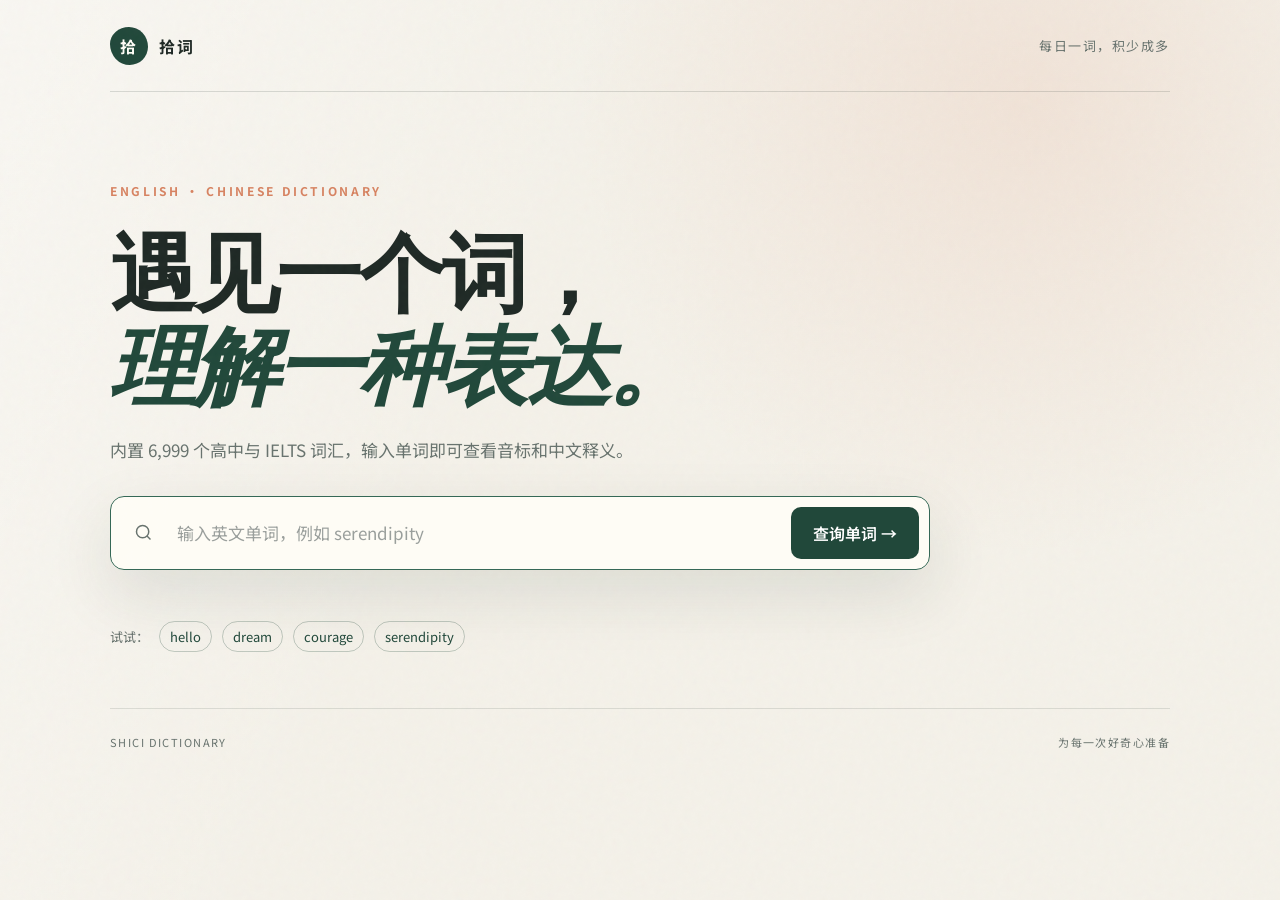
==== dictionary/index.html @ c7cb28bd "Add public bilingual dictionary website" ====
<!doctype html>
<html lang="zh-CN">
  <head>
    <meta charset="UTF-8" />
    <meta name="viewport" content="width=device-width, initial-scale=1.0" />
    <meta name="description" content="输入英文单词，查询音标、中文释义和例句。" />
    <title>拾词 · 英汉查词</title>
    <link rel="preconnect" href="https://fonts.googleapis.com" />
    <link rel="preconnect" href="https://fonts.gstatic.com" crossorigin />
    <link href="https://fonts.googleapis.com/css2?family=Noto+Sans+SC:wght@400;500;600;700&family=Playfair+Display:wght@600;700&display=swap" rel="stylesheet" />
    <link rel="stylesheet" href="styles.css" />
  </head>
  <body>
    <main class="page-shell">
      <header class="site-header">
        <a class="brand" href="#" aria-label="拾词首页">
          <span class="brand-mark">拾</span>
          <span>拾词</span>
        </a>
        <span class="header-note">每日一词，积少成多</span>
      </header>

      <section class="hero" aria-labelledby="page-title">
        <p class="eyebrow">ENGLISH · CHINESE DICTIONARY</p>
        <h1 id="page-title">遇见一个词，<br /><em>理解一种表达。</em></h1>
        <p class="intro">内置 6,999 个高中与 IELTS 词汇，输入单词即可查看音标和中文释义。</p>

        <form class="search-box" id="search-form" novalidate>
          <label class="sr-only" for="word-input">请输入要查询的英文单词</label>
          <svg class="search-icon" aria-hidden="true" viewBox="0 0 24 24">
            <circle cx="11" cy="11" r="7"></circle>
            <path d="m20 20-4-4"></path>
          </svg>
          <input id="word-input" name="word" type="text" autocomplete="off" spellcheck="false" placeholder="输入英文单词，例如 serendipity" />
          <button type="submit">查询单词 <span aria-hidden="true">→</span></button>
        </form>
        <p class="form-message" id="form-message" role="status" aria-live="polite"></p>

        <div class="suggestions" aria-label="热门单词">
          <span>试试：</span>
          <button type="button" data-word="hello">hello</button>
          <button type="button" data-word="dream">dream</button>
          <button type="button" data-word="courage">courage</button>
          <button type="button" data-word="serendipity">serendipity</button>
        </div>
      </section>

      <section class="result-card is-hidden" id="result-card" aria-live="polite">
        <div class="result-topline">
          <div>
            <p class="part-of-speech" id="part-of-speech">WORD</p>
            <h2 id="result-word">hello</h2>
          </div>
          <button class="sound-button" id="sound-button" type="button" aria-label="播放单词发音">
            <svg aria-hidden="true" viewBox="0 0 24 24">
              <path d="M11 5 6 9H3v6h3l5 4V5Z"></path>
              <path d="M15.5 8.5a5 5 0 0 1 0 7"></path>
              <path d="M18 6a8.5 8.5 0 0 1 0 12"></path>
            </svg>
          </button>
        </div>
        <p class="phonetic" id="phonetic">/həˈləʊ/</p>
        <div class="divider"></div>
        <div class="definition-grid">
          <span class="definition-number">01</span>
          <div>
            <p class="definition-label">中文释义</p>
            <p class="chinese-definition" id="chinese-definition">你好；喂</p>
          </div>
        </div>
        <div class="example-box" id="example-box">
          <p class="definition-label">例句</p>
          <p id="example-text">Hello, how are you today?</p>
        </div>
      </section>

      <footer>
        <span>SHICI DICTIONARY</span>
        <span>为每一次好奇心准备</span>
      </footer>
    </main>
    <script src="data/word-data-01.js"></script>
    <script src="data/word-data-02.js"></script>
    <script src="data/word-data-03.js"></script>
    <script src="data/word-data-04.js"></script>
    <script src="data/word-data-05.js"></script>
    <script src="data/word-data-06.js"></script>
    <script src="data/word-data-07.js"></script>
    <script src="data/word-data-08.js"></script>
    <script src="data/word-data-09.js"></script>
    <script src="data/word-data-10.js"></script>
    <script src="data/word-data-11.js"></script>
    <script src="data/word-data-12.js"></script>
    <script src="data/word-data-13.js"></script>
    <script src="data/word-data-14.js"></script>
    <script src="data/word-data-15.js"></script>
    <script src="data/word-data-16.js"></script>
    <script src="data/word-data-17.js"></script>
    <script src="data/word-data-18.js"></script>
    <script src="data/word-data-19.js"></script>
    <script src="data/word-data-20.js"></script>
    <script src="data/word-data-21.js"></script>
    <script src="data/word-data-22.js"></script>
    <script src="data/word-data-23.js"></script>
    <script src="data/word-data-24.js"></script>
    <script src="data/word-data-25.js"></script>
    <script src="data/word-data-26.js"></script>
    <script src="data/word-data-27.js"></script>
    <script src="data/word-data-28.js"></script>
    <script src="data/word-data-29.js"></script>
    <script src="data/word-data-30.js"></script>
    <script src="data/word-data-31.js"></script>
    <script src="data/word-data-32.js"></script>
    <script src="data/word-data-33.js"></script>
    <script src="data/word-data-34.js"></script>
    <script src="data/word-data-35.js"></script>
    <script src="data/word-data-36.js"></script>
    <script src="data/word-data-37.js"></script>
    <script src="data/word-data-38.js"></script>
    <script src="data/word-data-39.js"></script>
    <script src="data/word-data-40.js"></script>
    <script src="script.js"></script>
  </body>
</html>
---- dictionary/styles.css ----
:root {
  --ink: #1f2925;
  --muted: #68736e;
  --paper: #f4f1e9;
  --card: #fffdf7;
  --forest: #21483a;
  --forest-light: #356856;
  --line: #d9d8ce;
  --accent: #d78361;
  --shadow: 0 24px 65px rgba(31, 41, 37, 0.11);
}

* { box-sizing: border-box; }

body {
  margin: 0;
  min-height: 100vh;
  color: var(--ink);
  background:
    radial-gradient(circle at 80% 12%, rgba(215, 131, 97, 0.13), transparent 28rem),
    linear-gradient(115deg, rgba(255,255,255,.4), transparent 40%),
    var(--paper);
  font-family: "Noto Sans SC", system-ui, sans-serif;
}

body::before {
  content: "";
  position: fixed;
  inset: 0;
  pointer-events: none;
  opacity: .22;
  background-image: url("data:image/svg+xml,%3Csvg viewBox='0 0 140 140' xmlns='http://www.w3.org/2000/svg'%3E%3Cfilter id='n'%3E%3CfeTurbulence type='fractalNoise' baseFrequency='.9' numOctaves='3' stitchTiles='stitch'/%3E%3C/filter%3E%3Crect width='100%25' height='100%25' filter='url(%23n)' opacity='.12'/%3E%3C/svg%3E");
}

button, input { font: inherit; }
button { cursor: pointer; }

.page-shell { width: min(1060px, calc(100% - 40px)); margin: 0 auto; }

.site-header {
  height: 92px;
  display: flex;
  align-items: center;
  justify-content: space-between;
  border-bottom: 1px solid rgba(31, 41, 37, .15);
}

.brand { color: var(--ink); text-decoration: none; display: flex; align-items: center; gap: 11px; font-weight: 700; letter-spacing: .1em; }
.brand-mark { display: grid; place-items: center; width: 38px; height: 38px; color: var(--card); background: var(--forest); border-radius: 50% 50% 48% 52% / 45% 52% 48% 55%; }
.header-note { color: var(--muted); font-size: 13px; letter-spacing: .12em; }

.hero { padding: 90px 0 56px; max-width: 900px; }
.eyebrow { margin: 0 0 24px; color: var(--accent); font-weight: 700; font-size: 12px; letter-spacing: .22em; }
h1 { margin: 0; font-family: "Playfair Display", "Noto Serif SC", serif; font-size: clamp(48px, 7.5vw, 86px); line-height: 1.08; letter-spacing: -.035em; font-weight: 600; }
h1 em { color: var(--forest); font-style: italic; }
.intro { margin: 28px 0 36px; color: var(--muted); font-size: 17px; }

.search-box {
  display: grid;
  grid-template-columns: 32px 1fr auto;
  align-items: center;
  max-width: 820px;
  padding: 10px 10px 10px 22px;
  background: rgba(255, 253, 247, .9);
  border: 1px solid rgba(31, 41, 37, .12);
  border-radius: 14px;
  box-shadow: var(--shadow);
  transition: border-color .2s, transform .2s;
}
.search-box:focus-within { border-color: var(--forest-light); transform: translateY(-2px); }
.search-icon { width: 21px; fill: none; stroke: var(--muted); stroke-width: 1.7; }
.search-box input { width: 100%; min-width: 0; padding: 12px; color: var(--ink); background: transparent; border: 0; outline: 0; font-size: 17px; }
.search-box input::placeholder { color: #9a9f9c; }
.search-box button { padding: 14px 22px; border: 0; border-radius: 10px; color: white; background: var(--forest); font-weight: 600; transition: background .2s, transform .2s; }
.search-box button:hover { background: var(--forest-light); }
.search-box button:active { transform: scale(.98); }
.form-message { min-height: 22px; margin: 12px 0 0; color: #a6503c; font-size: 14px; }

.suggestions { display: flex; flex-wrap: wrap; align-items: center; gap: 10px; margin-top: 15px; color: var(--muted); font-size: 13px; }
.suggestions button { padding: 5px 10px; color: var(--forest); background: transparent; border: 1px solid rgba(33,72,58,.25); border-radius: 999px; }
.suggestions button:hover { color: white; background: var(--forest); }

.result-card {
  position: relative;
  margin: 10px 0 80px;
  padding: clamp(28px, 5vw, 54px);
  overflow: hidden;
  background: var(--card);
  border: 1px solid rgba(31, 41, 37, .1);
  border-radius: 20px;
  box-shadow: var(--shadow);
  animation: rise .45s ease-out both;
}
.result-card::after { content: "Aa"; position: absolute; right: 38px; bottom: -38px; color: rgba(33,72,58,.045); font-family: "Playfair Display", serif; font-size: 180px; line-height: 1; }
.is-hidden { display: none; }
.result-topline { display: flex; justify-content: space-between; gap: 20px; }
.part-of-speech { margin: 0 0 8px; color: var(--accent); font-size: 11px; font-weight: 700; letter-spacing: .18em; text-transform: uppercase; }
.result-card h2 { margin: 0; font-family: "Playfair Display", serif; font-size: clamp(42px, 6vw, 65px); line-height: 1; }
.phonetic { margin: 14px 0 0; color: var(--muted); font-size: 20px; }
.sound-button { display: grid; place-items: center; width: 54px; height: 54px; flex: 0 0 auto; color: var(--forest); background: #e8eee9; border: 0; border-radius: 50%; }
.sound-button:hover { color: white; background: var(--forest); }
.sound-button svg { width: 25px; fill: none; stroke: currentColor; stroke-width: 1.7; stroke-linecap: round; stroke-linejoin: round; }
.divider { height: 1px; margin: 34px 0; background: var(--line); }
.definition-grid { display: grid; grid-template-columns: 46px 1fr; gap: 18px; position: relative; z-index: 1; }
.definition-number { color: var(--accent); font-family: "Playfair Display", serif; font-size: 15px; }
.definition-label { margin: 0 0 8px; color: var(--muted); font-size: 12px; font-weight: 700; letter-spacing: .14em; }
.chinese-definition { margin: 0; font-size: clamp(21px, 3vw, 29px); font-weight: 600; line-height: 1.55; }
.example-box { position: relative; z-index: 1; margin: 28px 0 0 64px; padding: 18px 22px; background: #f2f0e7; border-left: 3px solid var(--accent); border-radius: 0 8px 8px 0; }
.example-box p:last-child { margin: 0; color: #48534e; font-family: Georgia, serif; font-size: 17px; font-style: italic; }

footer { display: flex; justify-content: space-between; padding: 25px 0 35px; color: var(--muted); border-top: 1px solid rgba(31,41,37,.12); font-size: 11px; letter-spacing: .13em; }
.sr-only { position: absolute; width: 1px; height: 1px; padding: 0; margin: -1px; overflow: hidden; clip: rect(0,0,0,0); white-space: nowrap; border: 0; }

@keyframes rise { from { opacity: 0; transform: translateY(18px); } to { opacity: 1; transform: translateY(0); } }

@media (max-width: 640px) {
  .page-shell { width: min(100% - 24px, 1060px); }
  .site-header { height: 74px; }
  .header-note { display: none; }
  .hero { padding: 62px 0 42px; }
  .search-box { grid-template-columns: 27px 1fr; padding: 10px 10px 10px 16px; }
  .search-box button { grid-column: 1 / -1; width: 100%; margin-top: 6px; }
  .result-card { margin-bottom: 48px; }
  .example-box { margin-left: 0; }
  footer { gap: 20px; }
  footer span:last-child { text-align: right; }
}

@media (prefers-reduced-motion: reduce) {
  *, *::before, *::after { scroll-behavior: auto !important; animation-duration: .01ms !important; transition-duration: .01ms !important; }
}
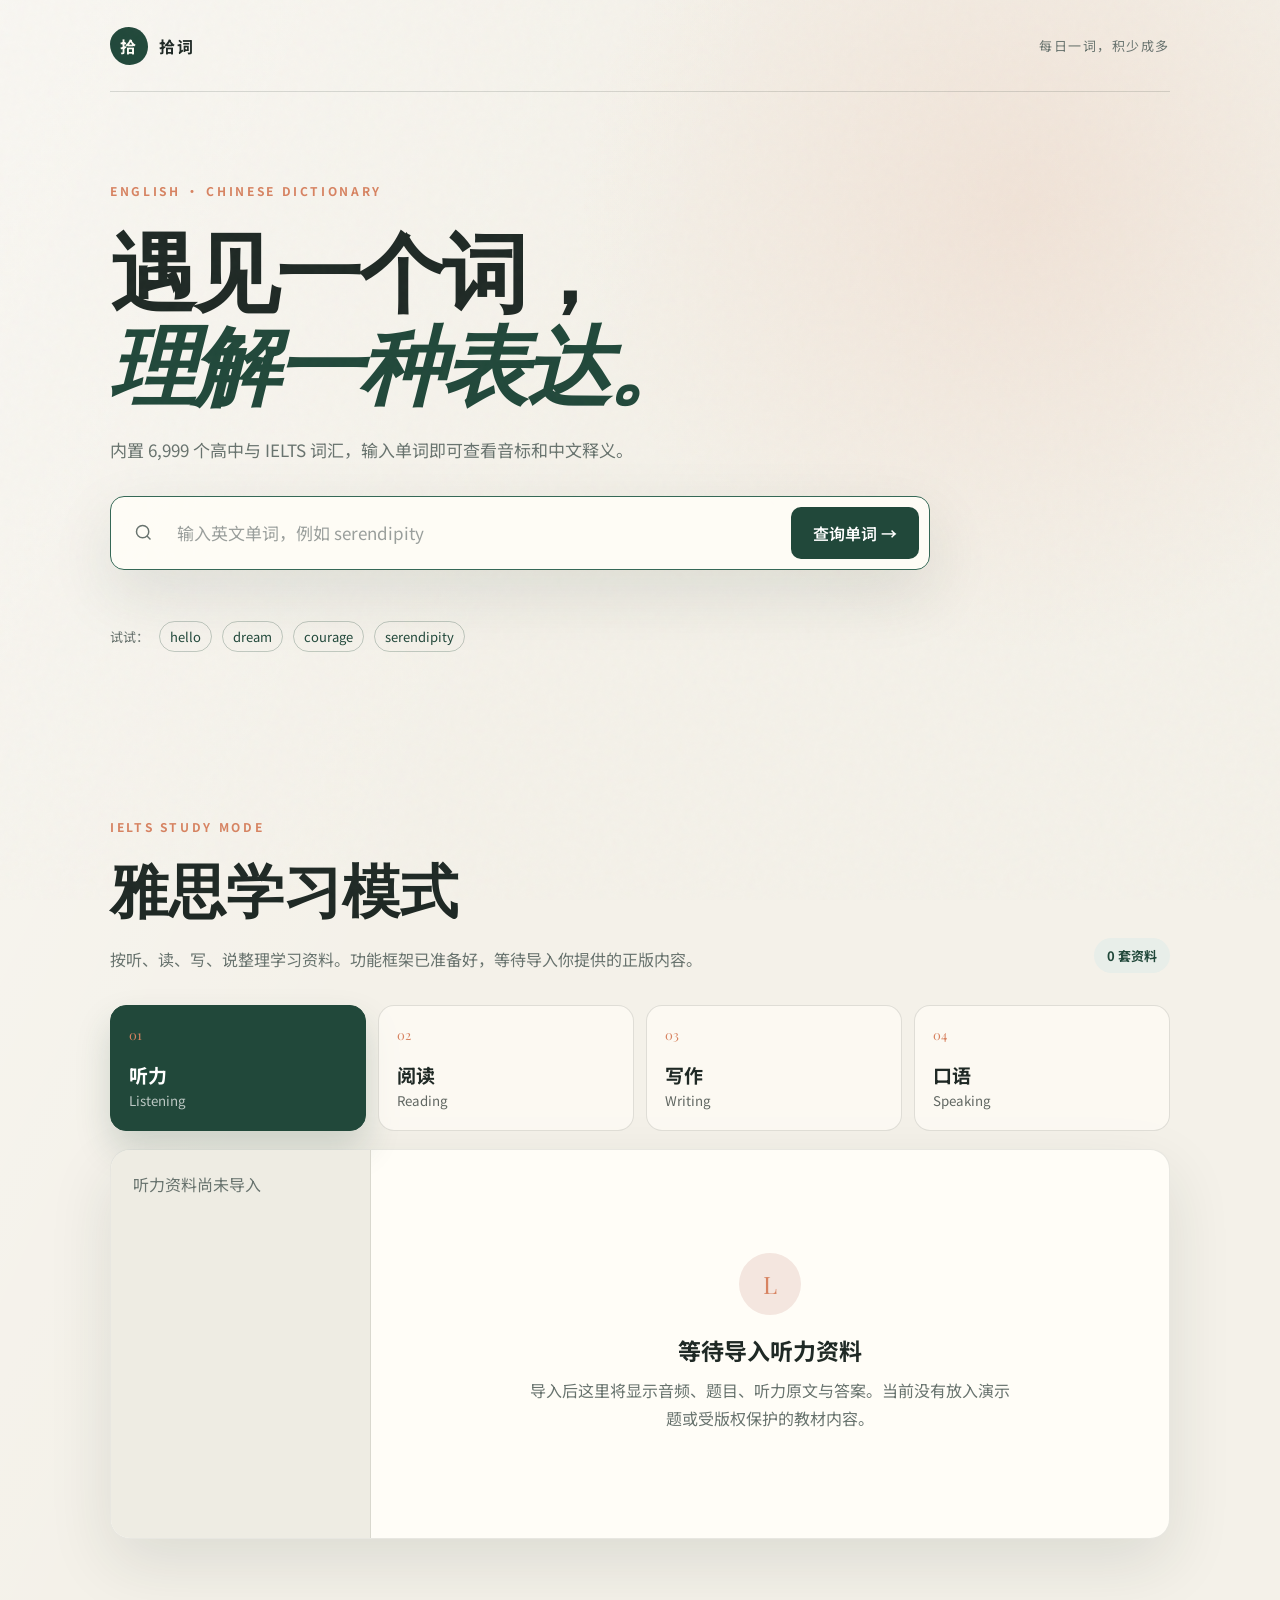
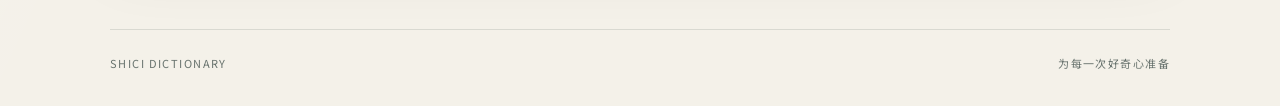
==== commit 06a2a57d: "Add IELTS study mode shell and richer definitions" ====
--- a/dictionary/index.html
+++ b/dictionary/index.html
@@ -65,12 +65,43 @@
           <span class="definition-number">01</span>
           <div>
             <p class="definition-label">中文释义</p>
-            <p class="chinese-definition" id="chinese-definition">你好；喂</p>
+            <div class="meaning-list" id="meaning-list"></div>
           </div>
         </div>
         <div class="example-box" id="example-box">
           <p class="definition-label">例句</p>
           <p id="example-text">Hello, how are you today?</p>
+        </div>
+      </section>
+
+      <section class="ielts-mode" id="ielts-mode" aria-labelledby="ielts-title">
+        <div class="section-heading">
+          <div>
+            <p class="eyebrow">IELTS STUDY MODE</p>
+            <h2 id="ielts-title">雅思学习模式</h2>
+            <p>按听、读、写、说整理学习资料。功能框架已准备好，等待导入你提供的正版内容。</p>
+          </div>
+          <span class="content-status" id="content-status">0 套资料</span>
+        </div>
+
+        <div class="module-tabs" role="tablist" aria-label="雅思训练模块">
+          <button class="module-tab is-active" type="button" role="tab" aria-selected="true" data-module="listening">
+            <span class="module-number">01</span><strong>听力</strong><small>Listening</small>
+          </button>
+          <button class="module-tab" type="button" role="tab" aria-selected="false" data-module="reading">
+            <span class="module-number">02</span><strong>阅读</strong><small>Reading</small>
+          </button>
+          <button class="module-tab" type="button" role="tab" aria-selected="false" data-module="writing">
+            <span class="module-number">03</span><strong>写作</strong><small>Writing</small>
+          </button>
+          <button class="module-tab" type="button" role="tab" aria-selected="false" data-module="speaking">
+            <span class="module-number">04</span><strong>口语</strong><small>Speaking</small>
+          </button>
+        </div>
+
+        <div class="study-workspace">
+          <aside class="material-list" id="material-list" aria-label="资料目录"></aside>
+          <article class="practice-panel" id="practice-panel" aria-live="polite"></article>
         </div>
       </section>
 
@@ -119,6 +150,7 @@
     <script src="data/word-data-38.js"></script>
     <script src="data/word-data-39.js"></script>
     <script src="data/word-data-40.js"></script>
+    <script src="ielts-content.js"></script>
     <script src="script.js"></script>
   </body>
 </html>
--- a/dictionary/styles.css
+++ b/dictionary/styles.css
@@ -32,7 +32,7 @@
   background-image: url("data:image/svg+xml,%3Csvg viewBox='0 0 140 140' xmlns='http://www.w3.org/2000/svg'%3E%3Cfilter id='n'%3E%3CfeTurbulence type='fractalNoise' baseFrequency='.9' numOctaves='3' stitchTiles='stitch'/%3E%3C/filter%3E%3Crect width='100%25' height='100%25' filter='url(%23n)' opacity='.12'/%3E%3C/svg%3E");
 }
 
-button, input { font: inherit; }
+button, input, textarea { font: inherit; }
 button { cursor: pointer; }
 
 .page-shell { width: min(1060px, calc(100% - 40px)); margin: 0 auto; }
@@ -105,8 +105,48 @@
 .definition-number { color: var(--accent); font-family: "Playfair Display", serif; font-size: 15px; }
 .definition-label { margin: 0 0 8px; color: var(--muted); font-size: 12px; font-weight: 700; letter-spacing: .14em; }
 .chinese-definition { margin: 0; font-size: clamp(21px, 3vw, 29px); font-weight: 600; line-height: 1.55; }
+.meaning-list { display: grid; gap: 10px; }
+.meaning-item { display: grid; grid-template-columns: 30px 1fr; gap: 10px; align-items: start; font-size: clamp(17px, 2vw, 22px); font-weight: 600; line-height: 1.55; }
+.meaning-item::before { content: attr(data-index); color: var(--accent); font-family: "Playfair Display", serif; font-size: 13px; padding-top: 6px; }
+.pos-chips { display: flex; flex-wrap: wrap; gap: 7px; margin: 18px 0 0; }
+.pos-chip { padding: 5px 10px; color: var(--forest); background: #e8eee9; border-radius: 999px; font-size: 12px; font-weight: 700; letter-spacing: .06em; }
 .example-box { position: relative; z-index: 1; margin: 28px 0 0 64px; padding: 18px 22px; background: #f2f0e7; border-left: 3px solid var(--accent); border-radius: 0 8px 8px 0; }
 .example-box p:last-child { margin: 0; color: #48534e; font-family: Georgia, serif; font-size: 17px; font-style: italic; }
+
+.ielts-mode { margin: 110px 0 90px; }
+.section-heading { display: flex; justify-content: space-between; align-items: end; gap: 30px; margin-bottom: 32px; }
+.section-heading .eyebrow { margin-bottom: 14px; }
+.section-heading h2 { margin: 0; font-family: "Playfair Display", "Noto Serif SC", serif; font-size: clamp(38px, 5vw, 58px); }
+.section-heading p:last-child { max-width: 650px; margin: 14px 0 0; color: var(--muted); line-height: 1.7; }
+.content-status { flex: 0 0 auto; padding: 8px 13px; color: var(--forest); background: #e8eee9; border-radius: 999px; font-size: 13px; font-weight: 700; }
+.module-tabs { display: grid; grid-template-columns: repeat(4, 1fr); gap: 12px; margin-bottom: 18px; }
+.module-tab { min-height: 126px; padding: 18px; text-align: left; color: var(--ink); background: rgba(255,253,247,.68); border: 1px solid rgba(31,41,37,.13); border-radius: 16px; transition: .2s ease; }
+.module-tab:hover { transform: translateY(-3px); border-color: var(--forest-light); }
+.module-tab.is-active { color: white; background: var(--forest); border-color: var(--forest); box-shadow: 0 18px 35px rgba(33,72,58,.18); }
+.module-tab .module-number { display: block; margin-bottom: 18px; color: var(--accent); font-family: "Playfair Display", serif; font-size: 13px; }
+.module-tab strong, .module-tab small { display: block; }
+.module-tab strong { font-size: 19px; }
+.module-tab small { margin-top: 3px; opacity: .7; }
+.study-workspace { display: grid; grid-template-columns: 260px minmax(0, 1fr); min-height: 390px; overflow: hidden; background: var(--card); border: 1px solid rgba(31,41,37,.1); border-radius: 20px; box-shadow: var(--shadow); }
+.material-list { padding: 22px; background: #eeece3; border-right: 1px solid var(--line); }
+.material-item { width: 100%; margin-bottom: 8px; padding: 13px 14px; text-align: left; color: var(--ink); background: transparent; border: 0; border-radius: 9px; }
+.material-item:hover, .material-item.is-active { color: white; background: var(--forest); }
+.practice-panel { min-width: 0; padding: clamp(28px, 4vw, 48px); }
+.empty-state { min-height: 290px; display: grid; place-items: center; text-align: center; }
+.empty-icon { display: grid; place-items: center; width: 62px; height: 62px; margin: 0 auto 18px; color: var(--accent); background: #f4e6df; border-radius: 50%; font-family: "Playfair Display", serif; font-size: 24px; }
+.empty-state h3 { margin: 0 0 9px; font-size: 23px; }
+.empty-state p { max-width: 480px; margin: 0; color: var(--muted); line-height: 1.75; }
+.practice-title { margin: 0 0 8px; font-family: "Playfair Display", serif; font-size: 34px; }
+.practice-meta { margin: 0 0 25px; color: var(--muted); }
+.practice-actions { display: flex; flex-wrap: wrap; gap: 10px; margin: 22px 0; }
+.practice-actions button { padding: 10px 16px; color: var(--forest); background: transparent; border: 1px solid var(--forest); border-radius: 8px; font-weight: 700; }
+.practice-actions button:hover { color: white; background: var(--forest); }
+.practice-section { margin-top: 24px; padding-top: 22px; border-top: 1px solid var(--line); line-height: 1.8; }
+.answer-input { width: 100%; min-height: 92px; padding: 12px; border: 1px solid var(--line); border-radius: 8px; resize: vertical; }
+.reading-text button { padding: 0 2px; color: var(--forest); background: rgba(215,131,97,.15); border: 0; border-bottom: 1px dotted var(--accent); }
+.analysis-grid { display: grid; grid-template-columns: repeat(2, 1fr); gap: 12px; }
+.analysis-card { padding: 17px; background: #f2f0e7; border-radius: 10px; }
+.analysis-card h4 { margin: 0 0 8px; color: var(--forest); }
 
 footer { display: flex; justify-content: space-between; padding: 25px 0 35px; color: var(--muted); border-top: 1px solid rgba(31,41,37,.12); font-size: 11px; letter-spacing: .13em; }
 .sr-only { position: absolute; width: 1px; height: 1px; padding: 0; margin: -1px; overflow: hidden; clip: rect(0,0,0,0); white-space: nowrap; border: 0; }
@@ -122,6 +162,12 @@
   .search-box button { grid-column: 1 / -1; width: 100%; margin-top: 6px; }
   .result-card { margin-bottom: 48px; }
   .example-box { margin-left: 0; }
+  .section-heading { display: block; }
+  .content-status { display: inline-block; margin-top: 18px; }
+  .module-tabs { grid-template-columns: repeat(2, 1fr); }
+  .study-workspace { grid-template-columns: 1fr; }
+  .material-list { border-right: 0; border-bottom: 1px solid var(--line); }
+  .analysis-grid { grid-template-columns: 1fr; }
   footer { gap: 20px; }
   footer span:last-child { text-align: right; }
 }
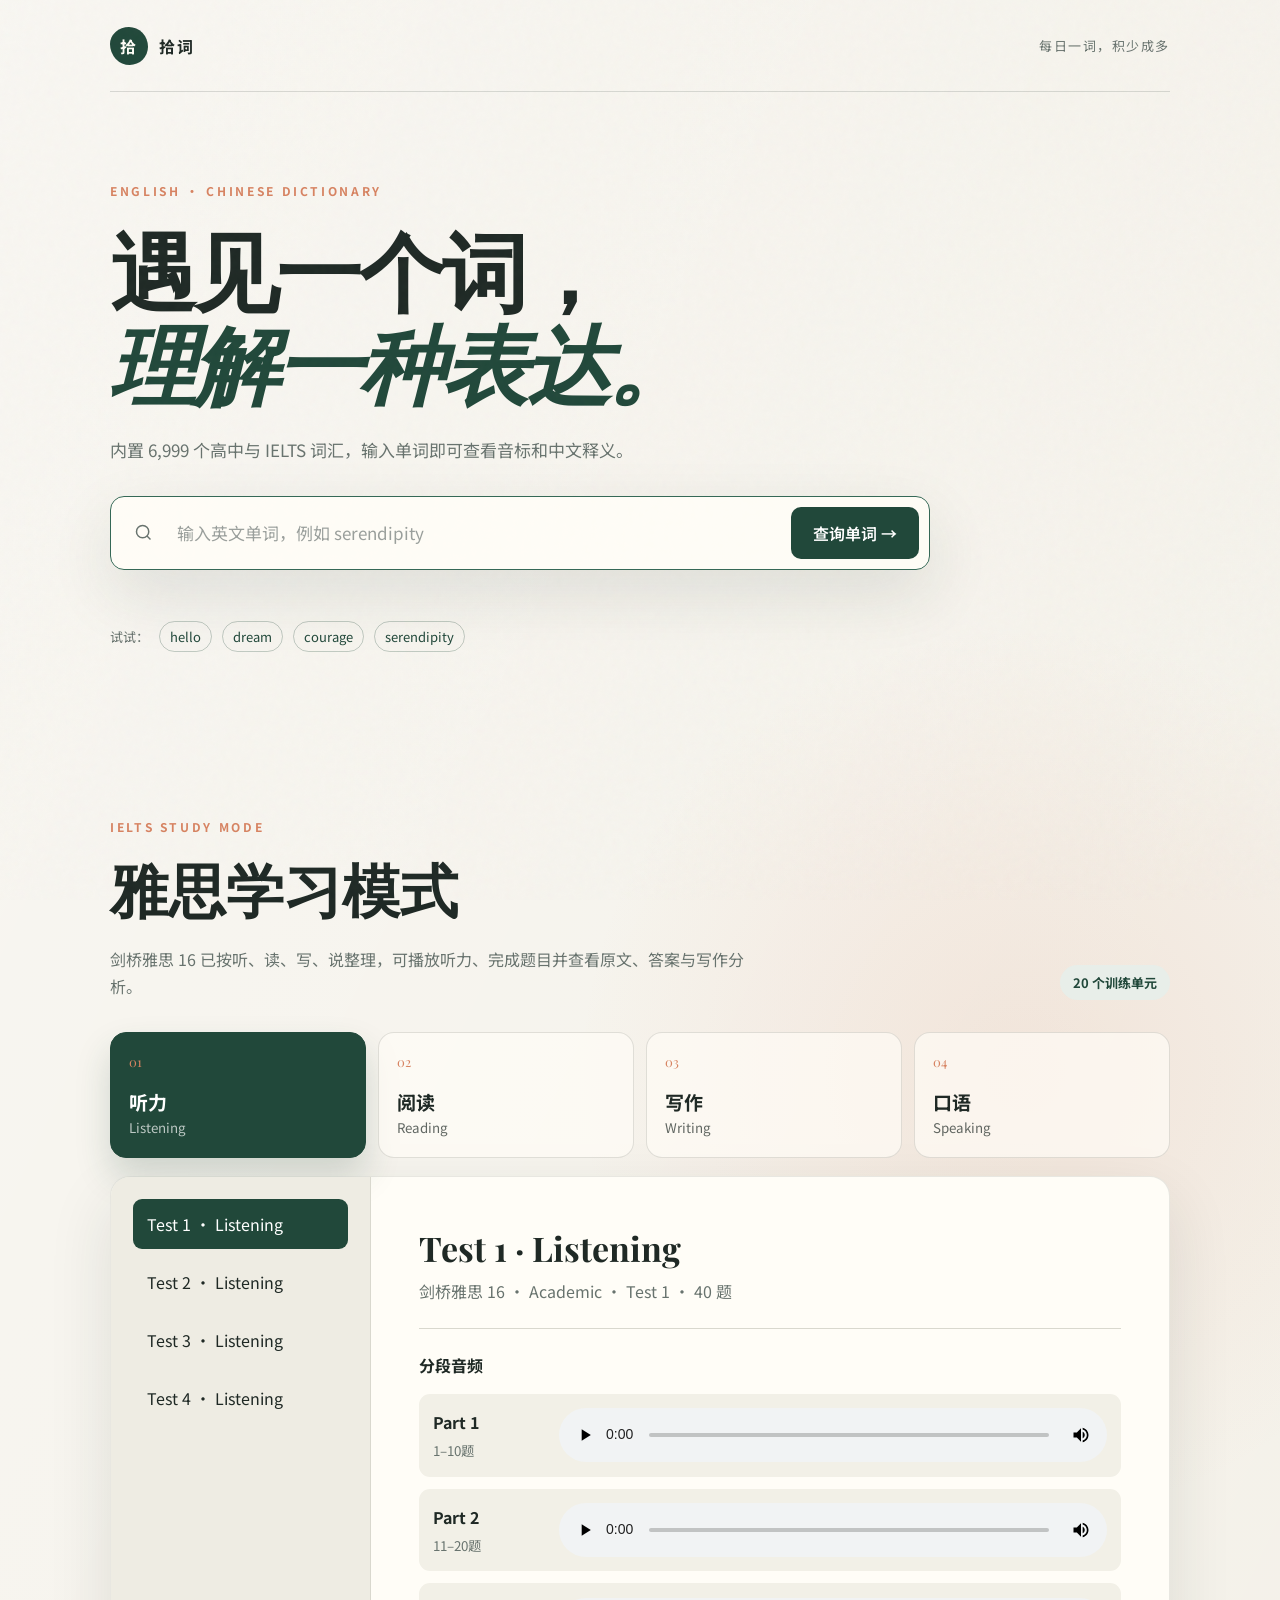
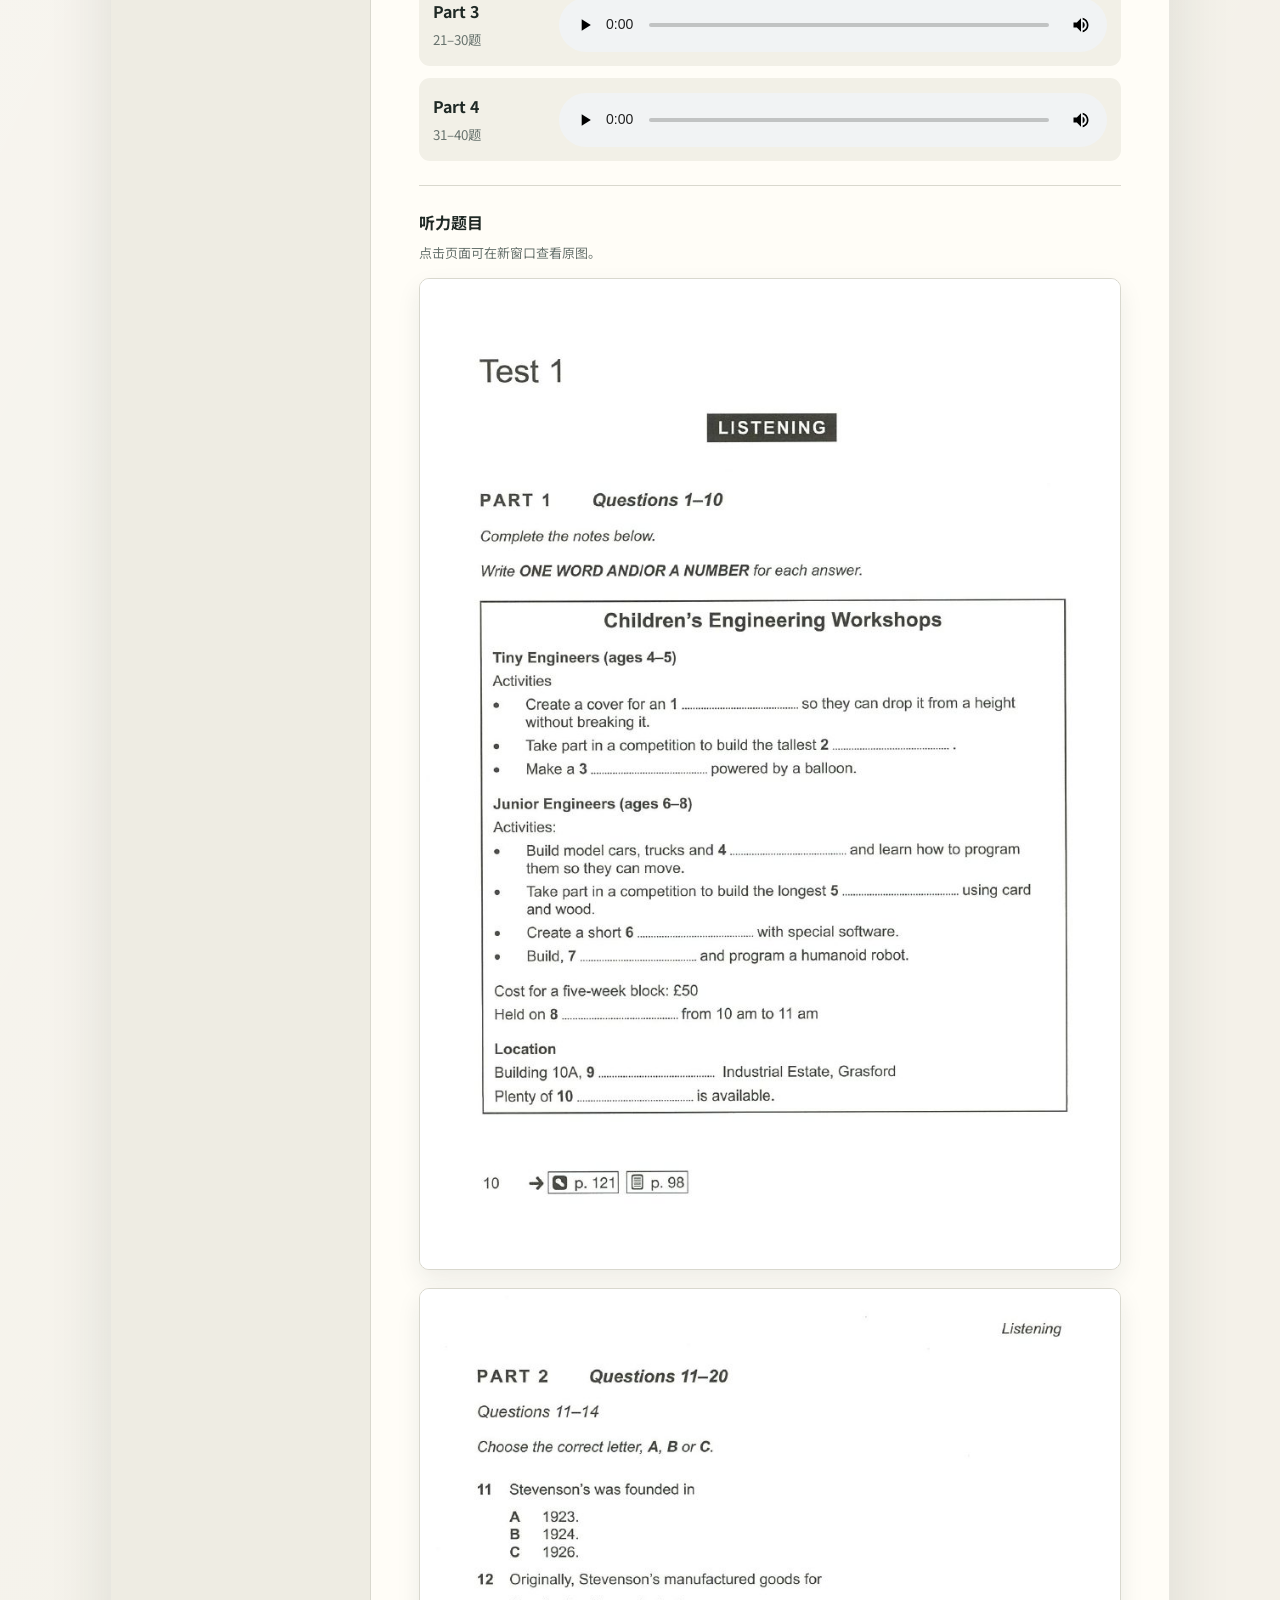
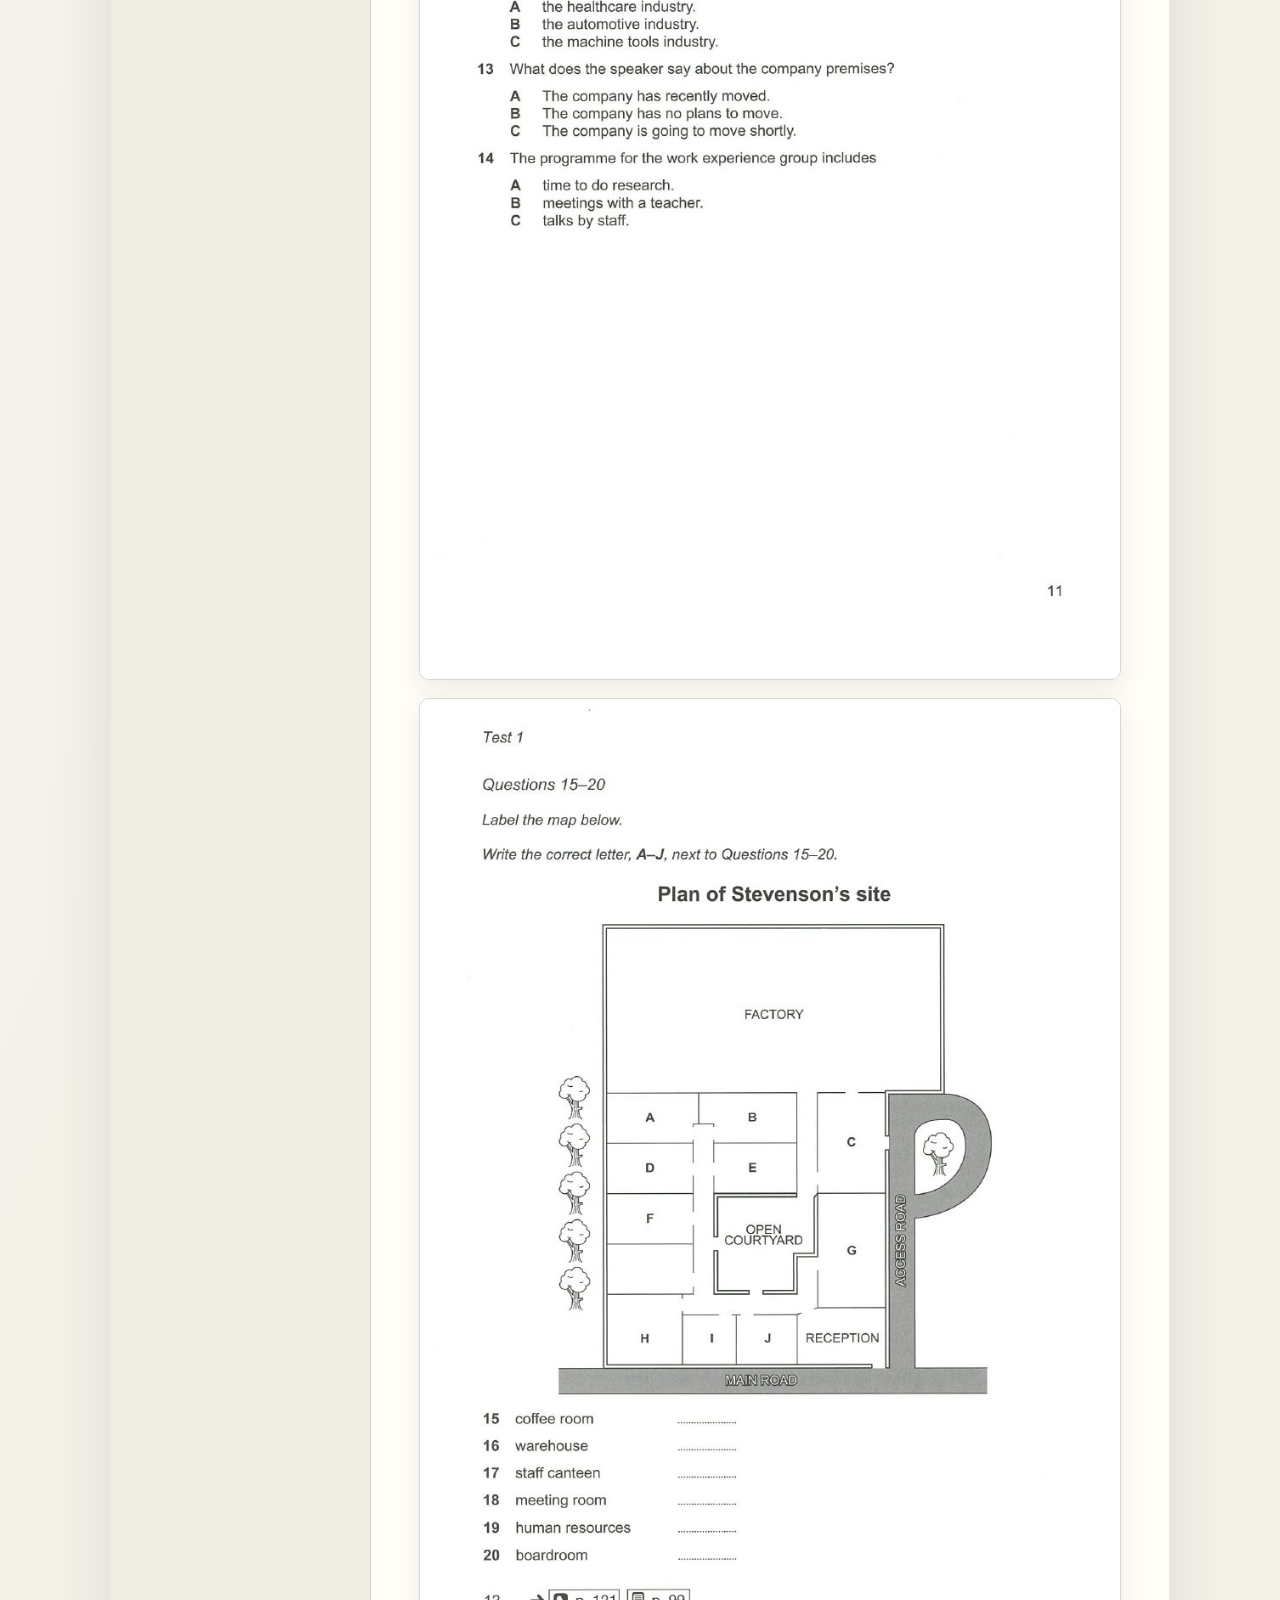
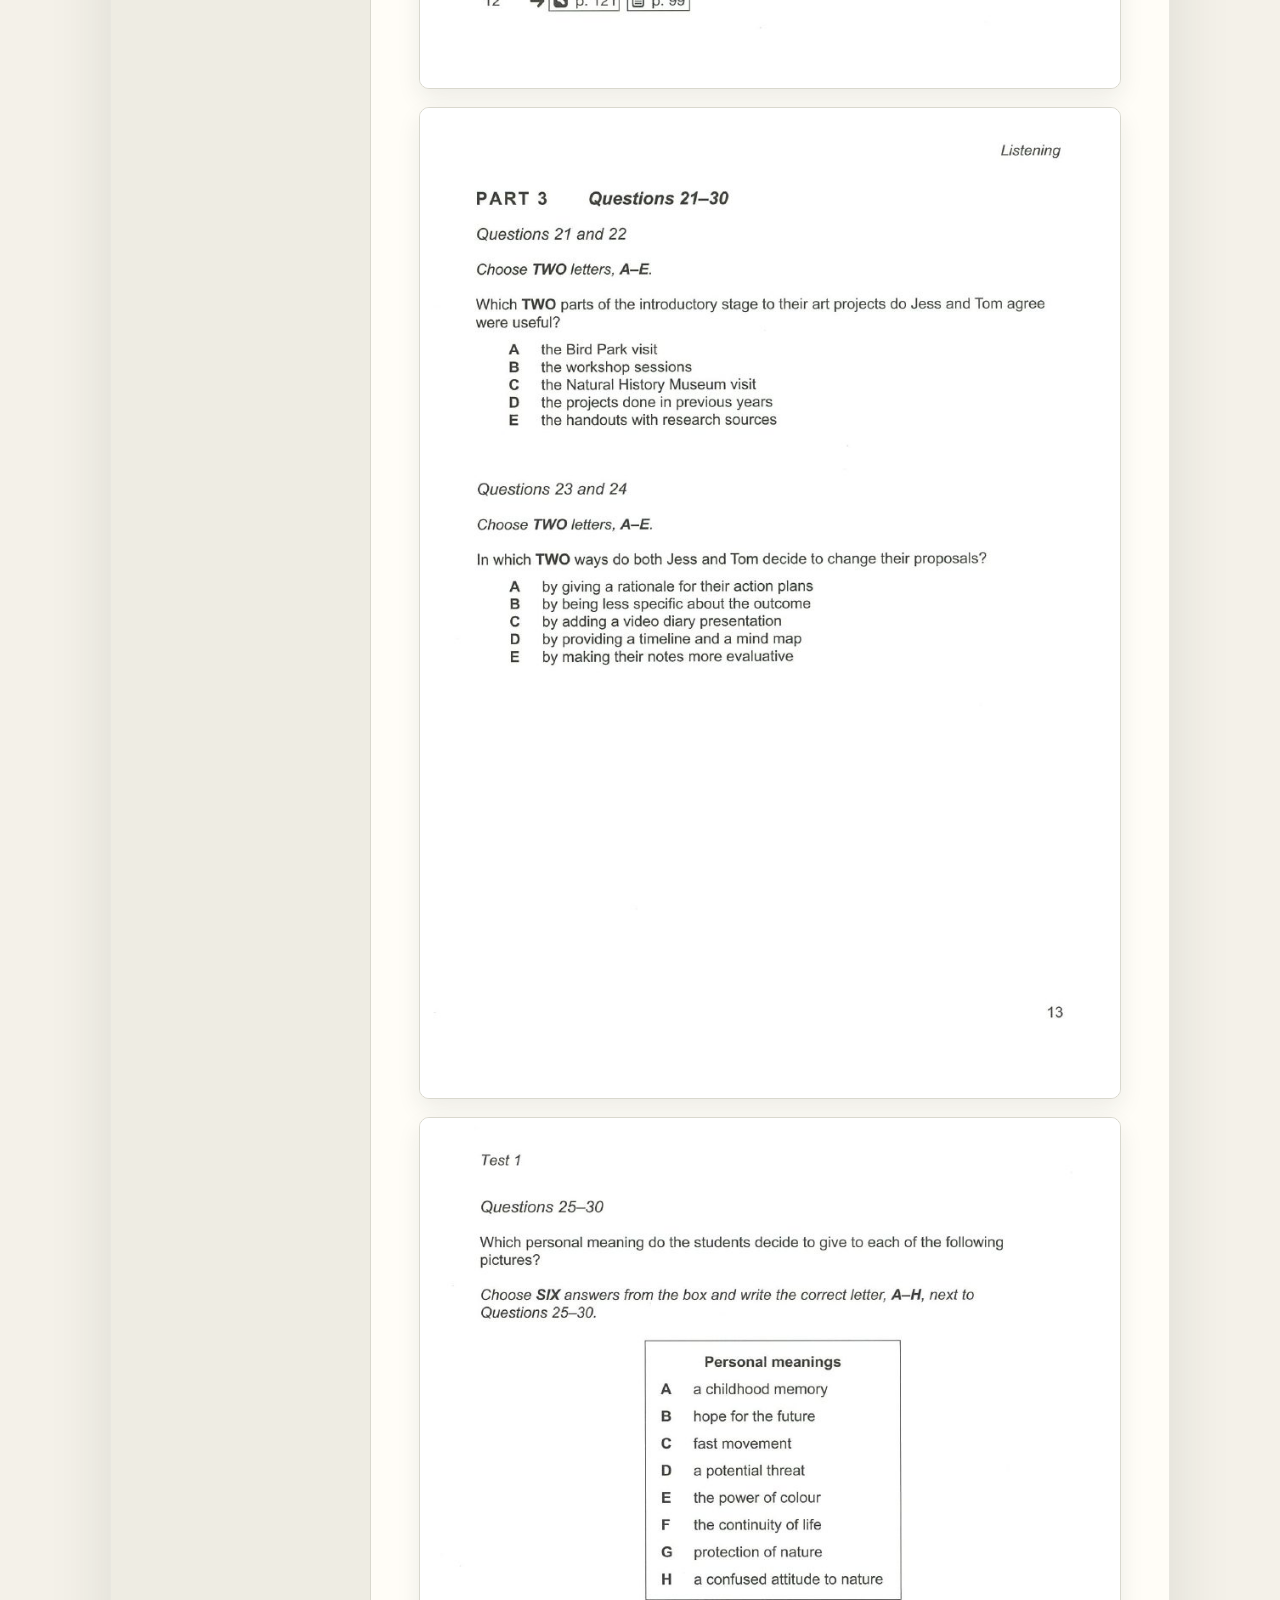
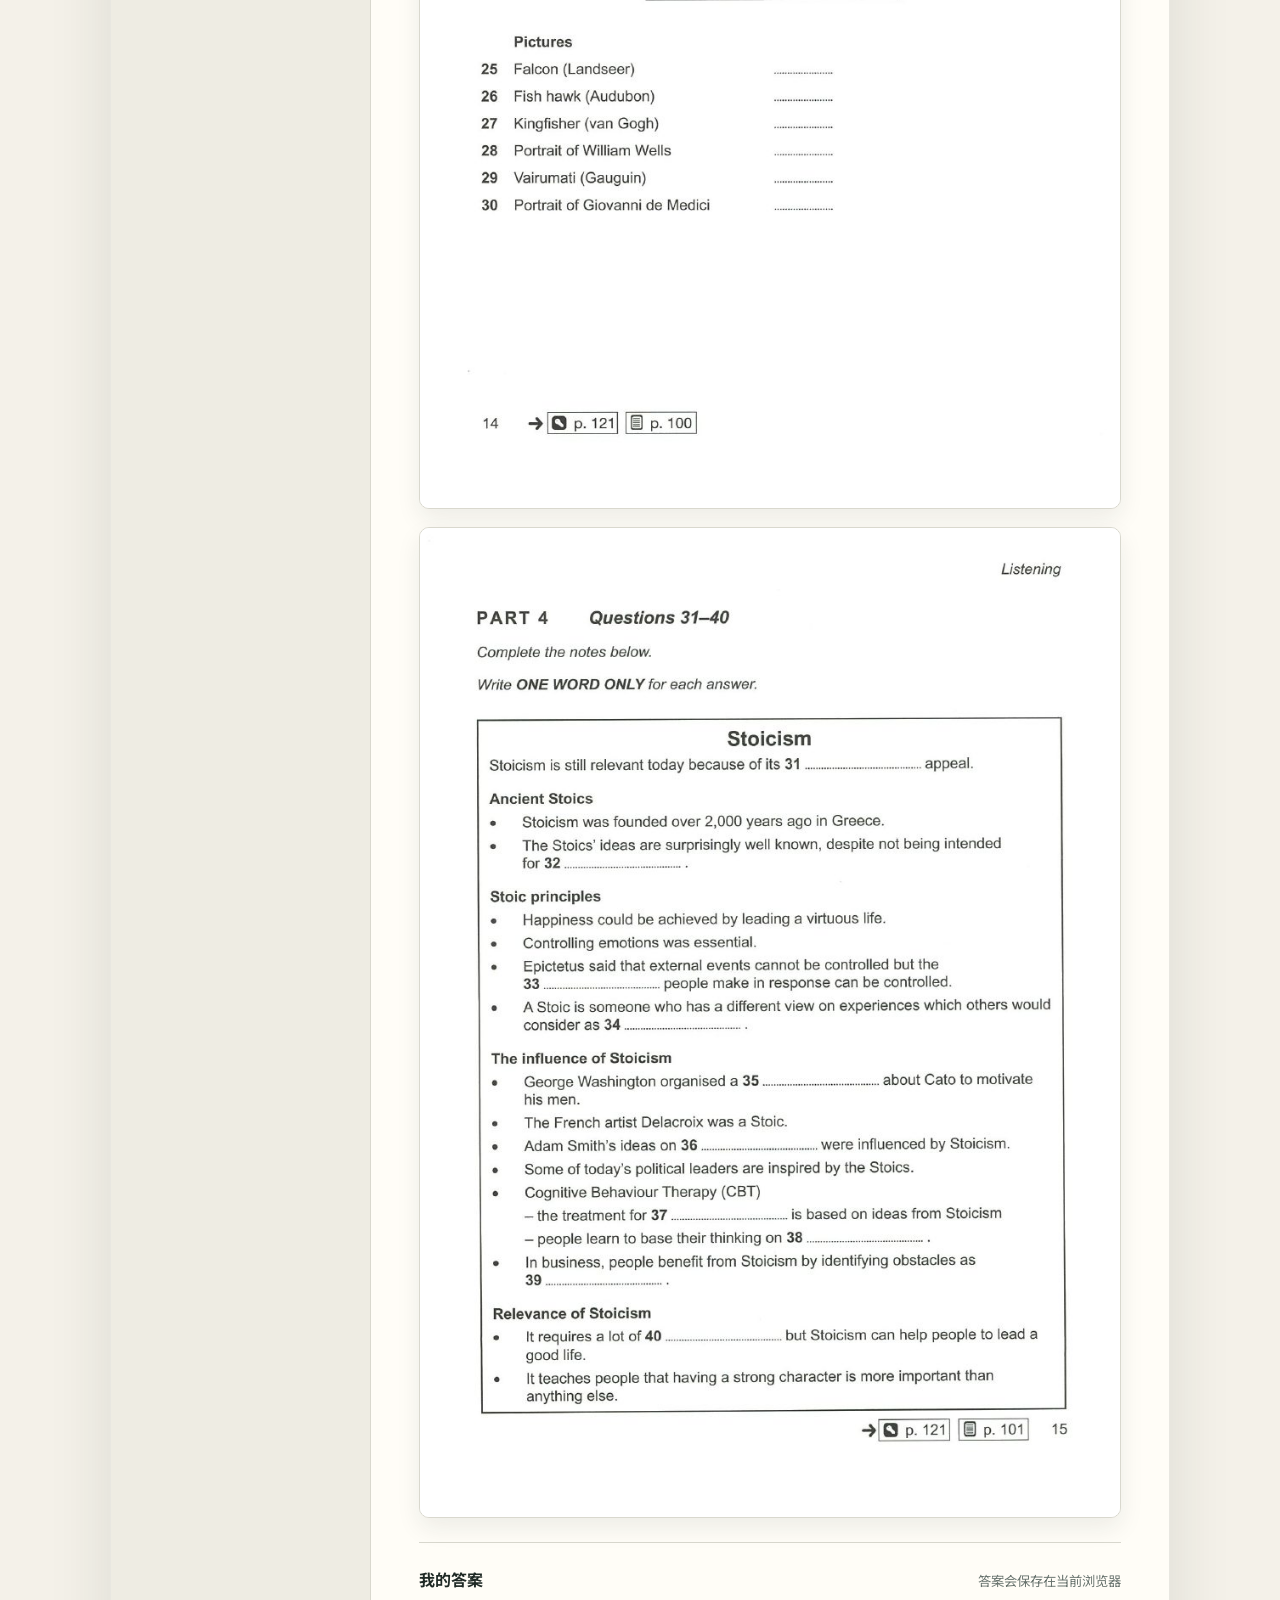
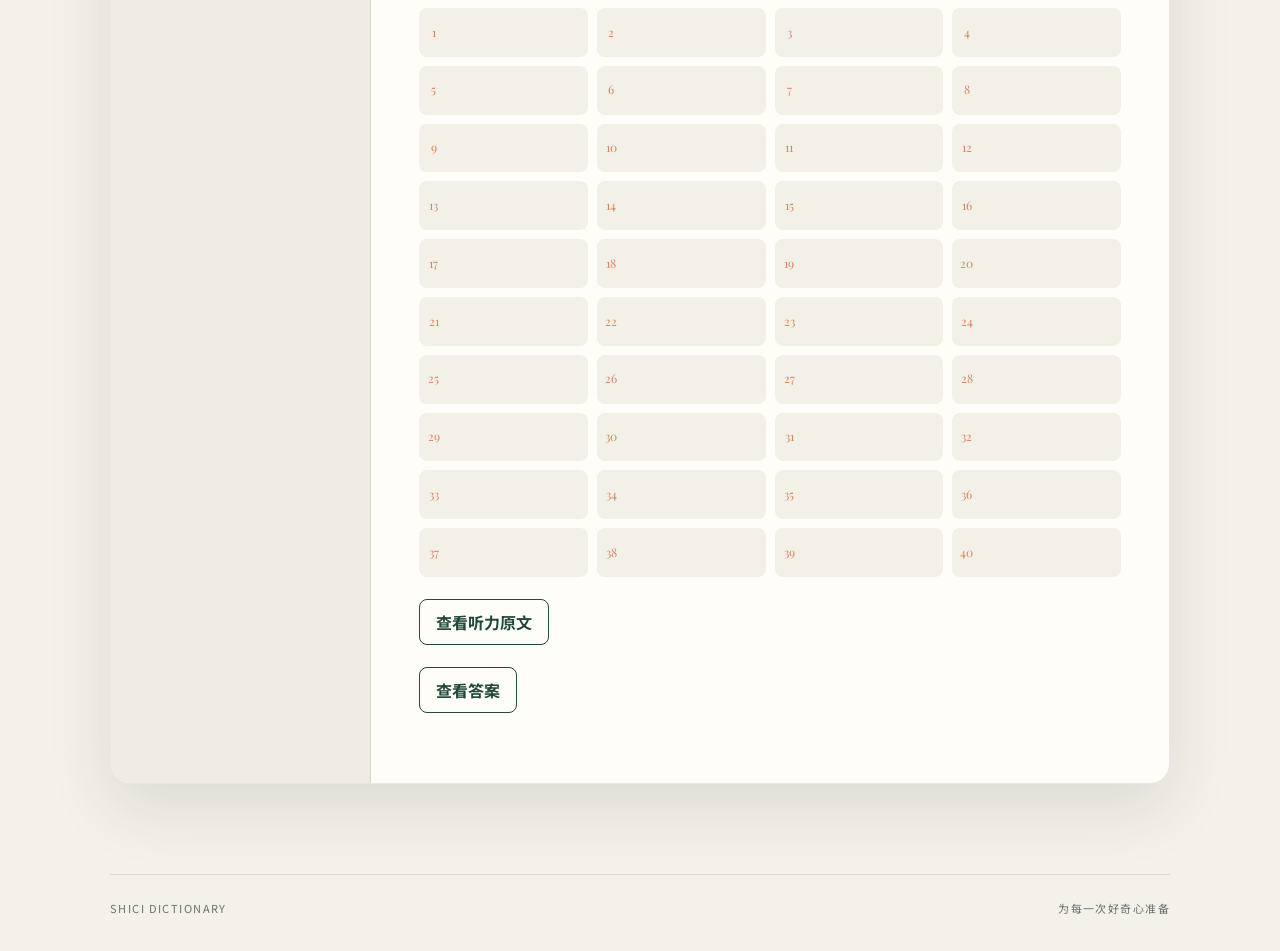
==== commit 6ef56f37: "Add optimized Cambridge IELTS 16 practice materials" ====
--- a/dictionary/index.html
+++ b/dictionary/index.html
@@ -79,9 +79,9 @@
           <div>
             <p class="eyebrow">IELTS STUDY MODE</p>
             <h2 id="ielts-title">雅思学习模式</h2>
-            <p>按听、读、写、说整理学习资料。功能框架已准备好，等待导入你提供的正版内容。</p>
+            <p>剑桥雅思 16 已按听、读、写、说整理，可播放听力、完成题目并查看原文、答案与写作分析。</p>
           </div>
-          <span class="content-status" id="content-status">0 套资料</span>
+          <span class="content-status" id="content-status">20 个训练单元</span>
         </div>
 
         <div class="module-tabs" role="tablist" aria-label="雅思训练模块">
--- a/dictionary/styles.css
+++ b/dictionary/styles.css
@@ -143,6 +143,35 @@
 .practice-actions button:hover { color: white; background: var(--forest); }
 .practice-section { margin-top: 24px; padding-top: 22px; border-top: 1px solid var(--line); line-height: 1.8; }
 .answer-input { width: 100%; min-height: 92px; padding: 12px; border: 1px solid var(--line); border-radius: 8px; resize: vertical; }
+.writing-draft { min-height: 280px; margin-top: 12px; line-height: 1.75; }
+.audio-list { display: grid; gap: 12px; margin-top: 14px; }
+.audio-part { display: grid; grid-template-columns: 110px minmax(0, 1fr); align-items: center; gap: 16px; padding: 14px; background: #f2f0e7; border-radius: 11px; }
+.audio-part b, .audio-part small { display: block; }
+.audio-part small { margin-top: 2px; color: var(--muted); }
+.audio-part audio { width: 100%; }
+.document-tip { margin: 4px 0 14px; color: var(--muted); font-size: 13px; }
+.document-pages { display: grid; gap: 18px; margin-top: 14px; }
+.document-pages a { display: block; overflow: hidden; background: white; border: 1px solid var(--line); border-radius: 10px; box-shadow: 0 10px 25px rgba(31,41,37,.08); }
+.document-pages img { display: block; width: 100%; height: auto; }
+.reveal-document { padding-top: 0; border-top: 0; }
+.reveal-document > .document-section { margin-top: 0; }
+.answer-sheet-heading { display: flex; justify-content: space-between; align-items: baseline; gap: 12px; }
+.answer-sheet-heading small { color: var(--muted); }
+.answer-grid { display: grid; grid-template-columns: repeat(4, minmax(0, 1fr)); gap: 9px; margin-top: 14px; }
+.answer-grid label { display: grid; grid-template-columns: 27px minmax(0, 1fr); align-items: center; overflow: hidden; background: #f2f0e7; border: 1px solid transparent; border-radius: 8px; }
+.answer-grid label:focus-within { border-color: var(--forest-light); background: white; }
+.answer-grid span { color: var(--accent); text-align: center; font-family: "Playfair Display", serif; font-size: 12px; }
+.answer-grid input { width: 100%; min-width: 0; padding: 9px 6px; background: transparent; border: 0; outline: 0; }
+.reading-layout { display: grid; grid-template-columns: minmax(0, 1fr) 235px; align-items: start; gap: 22px; }
+.vocab-helper { position: sticky; top: 18px; margin-top: 24px; padding: 18px; background: #e8eee9; border-radius: 12px; }
+.vocab-helper p { margin: 8px 0 14px; color: var(--muted); font-size: 13px; line-height: 1.6; }
+.vocab-search { display: grid; grid-template-columns: minmax(0, 1fr) auto; gap: 6px; }
+.vocab-search input { min-width: 0; padding: 9px; border: 1px solid rgba(33,72,58,.2); border-radius: 7px; outline: 0; }
+.vocab-search button { padding: 9px 11px; color: white; background: var(--forest); border: 0; border-radius: 7px; }
+.vocab-result { margin-top: 12px; padding-top: 12px; color: var(--muted); border-top: 1px solid rgba(33,72,58,.18); font-size: 13px; }
+.vocab-result b, .vocab-result span { display: block; color: var(--ink); }
+.vocab-result span { margin-top: 2px; color: var(--accent); }
+.vocab-result p { margin-bottom: 0; color: var(--ink); }
 .reading-text button { padding: 0 2px; color: var(--forest); background: rgba(215,131,97,.15); border: 0; border-bottom: 1px dotted var(--accent); }
 .analysis-grid { display: grid; grid-template-columns: repeat(2, 1fr); gap: 12px; }
 .analysis-card { padding: 17px; background: #f2f0e7; border-radius: 10px; }
@@ -168,6 +197,10 @@
   .study-workspace { grid-template-columns: 1fr; }
   .material-list { border-right: 0; border-bottom: 1px solid var(--line); }
   .analysis-grid { grid-template-columns: 1fr; }
+  .audio-part { grid-template-columns: 1fr; }
+  .answer-grid { grid-template-columns: repeat(2, minmax(0, 1fr)); }
+  .reading-layout { grid-template-columns: 1fr; }
+  .vocab-helper { position: static; }
   footer { gap: 20px; }
   footer span:last-child { text-align: right; }
 }
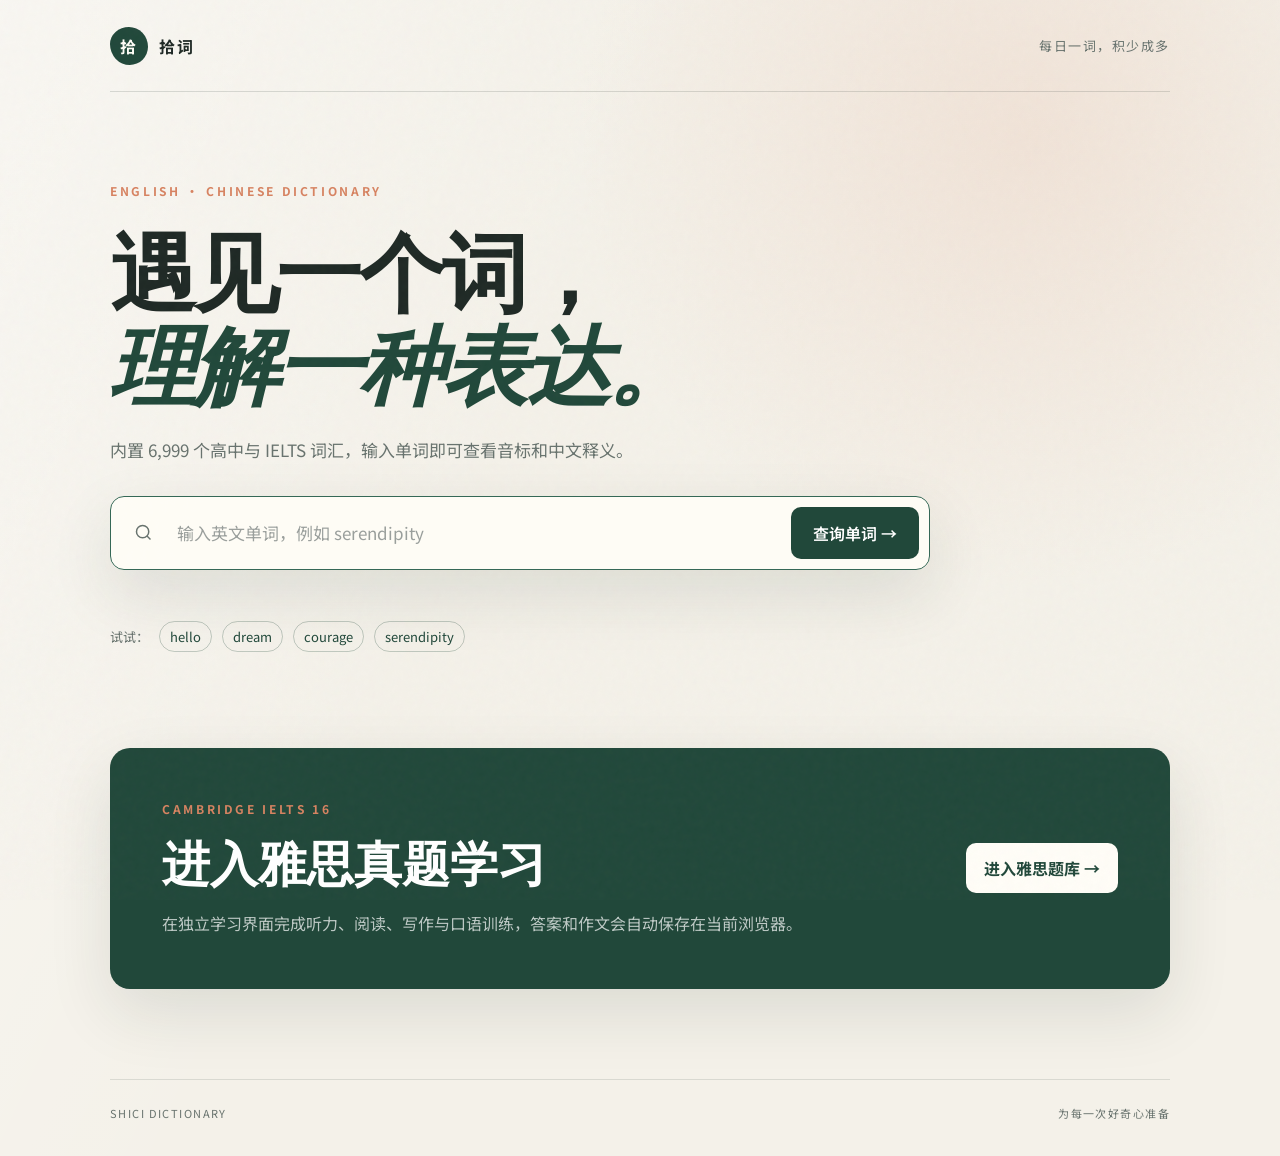
==== commit 57010eed: "Open IELTS practice in a focused split-screen workspace" ====
--- a/dictionary/index.html
+++ b/dictionary/index.html
@@ -74,7 +74,20 @@
         </div>
       </section>
 
+      <section class="ielts-launcher" aria-labelledby="ielts-launcher-title">
+        <div>
+          <p class="eyebrow">CAMBRIDGE IELTS 16</p>
+          <h2 id="ielts-launcher-title">进入雅思真题学习</h2>
+          <p>在独立学习界面完成听力、阅读、写作与口语训练，答案和作文会自动保存在当前浏览器。</p>
+        </div>
+        <button type="button" id="enter-ielts">进入雅思题库 <span aria-hidden="true">→</span></button>
+      </section>
+
       <section class="ielts-mode" id="ielts-mode" aria-labelledby="ielts-title">
+        <div class="ielts-topbar">
+          <button type="button" id="exit-ielts"><span aria-hidden="true">←</span> 返回查词</button>
+          <span>CAMBRIDGE IELTS 16 · ACADEMIC</span>
+        </div>
         <div class="section-heading">
           <div>
             <p class="eyebrow">IELTS STUDY MODE</p>
--- a/dictionary/styles.css
+++ b/dictionary/styles.css
@@ -113,7 +113,18 @@
 .example-box { position: relative; z-index: 1; margin: 28px 0 0 64px; padding: 18px 22px; background: #f2f0e7; border-left: 3px solid var(--accent); border-radius: 0 8px 8px 0; }
 .example-box p:last-child { margin: 0; color: #48534e; font-family: Georgia, serif; font-size: 17px; font-style: italic; }
 
-.ielts-mode { margin: 110px 0 90px; }
+.ielts-launcher { display: flex; align-items: center; justify-content: space-between; gap: 32px; margin: 40px 0 90px; padding: clamp(28px, 5vw, 52px); color: white; background: var(--forest); border-radius: 20px; box-shadow: var(--shadow); }
+.ielts-launcher .eyebrow { margin-bottom: 12px; }
+.ielts-launcher h2 { margin: 0; font-family: "Playfair Display", "Noto Serif SC", serif; font-size: clamp(32px, 4vw, 48px); }
+.ielts-launcher p:last-child { max-width: 650px; margin: 12px 0 0; color: rgba(255,255,255,.7); line-height: 1.75; }
+.ielts-launcher button, .ielts-topbar button { flex: 0 0 auto; padding: 13px 18px; color: var(--forest); background: var(--card); border: 0; border-radius: 10px; font-weight: 700; }
+.ielts-launcher button:hover, .ielts-topbar button:hover { color: white; background: var(--accent); }
+.ielts-mode { display: none; margin: 32px 0 90px; }
+.ielts-focus .page-shell { width: min(1480px, calc(100% - 40px)); }
+.ielts-focus .site-header, .ielts-focus .hero, .ielts-focus .result-card, .ielts-focus .ielts-launcher, .ielts-focus footer { display: none; }
+.ielts-focus .ielts-mode { display: block; }
+.ielts-topbar { position: sticky; top: 0; z-index: 20; display: flex; align-items: center; justify-content: space-between; gap: 20px; margin-bottom: 34px; padding: 12px 0; color: var(--muted); background: rgba(244,241,233,.94); border-bottom: 1px solid var(--line); backdrop-filter: blur(12px); font-size: 12px; letter-spacing: .12em; }
+.ielts-topbar button { color: white; background: var(--forest); letter-spacing: 0; }
 .section-heading { display: flex; justify-content: space-between; align-items: end; gap: 30px; margin-bottom: 32px; }
 .section-heading .eyebrow { margin-bottom: 14px; }
 .section-heading h2 { margin: 0; font-family: "Playfair Display", "Noto Serif SC", serif; font-size: clamp(38px, 5vw, 58px); }
@@ -162,8 +173,17 @@
 .answer-grid label:focus-within { border-color: var(--forest-light); background: white; }
 .answer-grid span { color: var(--accent); text-align: center; font-family: "Playfair Display", serif; font-size: 12px; }
 .answer-grid input { width: 100%; min-width: 0; padding: 9px 6px; background: transparent; border: 0; outline: 0; }
+.exam-split { display: grid; grid-template-columns: minmax(0, 1fr) 370px; align-items: start; gap: clamp(22px, 3vw, 38px); }
+.exam-document { min-width: 0; }
+.exam-sidebar { position: sticky; top: 76px; max-height: calc(100vh - 94px); padding: 0 14px 18px 0; overflow: auto; scrollbar-width: thin; }
+.exam-sidebar .practice-section { margin-top: 0; padding: 18px; background: #f7f5ee; border: 1px solid var(--line); border-radius: 12px; }
+.exam-sidebar .practice-section + .practice-section { margin-top: 14px; }
+.exam-sidebar .audio-part { grid-template-columns: 1fr; gap: 8px; padding: 11px; background: white; }
+.exam-sidebar .answer-grid { grid-template-columns: repeat(2, minmax(0, 1fr)); }
+.draft-section { min-height: calc(100vh - 120px); }
+.draft-section .writing-draft { min-height: calc(100vh - 190px); background: white; }
 .reading-layout { display: grid; grid-template-columns: minmax(0, 1fr) 235px; align-items: start; gap: 22px; }
-.vocab-helper { position: sticky; top: 18px; margin-top: 24px; padding: 18px; background: #e8eee9; border-radius: 12px; }
+.vocab-helper { margin: 0 0 14px; padding: 18px; background: #e8eee9; border-radius: 12px; }
 .vocab-helper p { margin: 8px 0 14px; color: var(--muted); font-size: 13px; line-height: 1.6; }
 .vocab-search { display: grid; grid-template-columns: minmax(0, 1fr) auto; gap: 6px; }
 .vocab-search input { min-width: 0; padding: 9px; border: 1px solid rgba(33,72,58,.2); border-radius: 7px; outline: 0; }
@@ -192,6 +212,10 @@
   .result-card { margin-bottom: 48px; }
   .example-box { margin-left: 0; }
   .section-heading { display: block; }
+  .ielts-launcher { display: block; }
+  .ielts-launcher button { width: 100%; margin-top: 22px; }
+  .ielts-focus .page-shell { width: min(100% - 18px, 1480px); }
+  .ielts-topbar span { display: none; }
   .content-status { display: inline-block; margin-top: 18px; }
   .module-tabs { grid-template-columns: repeat(2, 1fr); }
   .study-workspace { grid-template-columns: 1fr; }
@@ -200,7 +224,9 @@
   .audio-part { grid-template-columns: 1fr; }
   .answer-grid { grid-template-columns: repeat(2, minmax(0, 1fr)); }
   .reading-layout { grid-template-columns: 1fr; }
-  .vocab-helper { position: static; }
+  .exam-split { grid-template-columns: 1fr; }
+  .exam-sidebar { position: static; max-height: none; padding-right: 0; overflow: visible; }
+  .draft-section, .draft-section .writing-draft { min-height: 320px; }
   footer { gap: 20px; }
   footer span:last-child { text-align: right; }
 }
